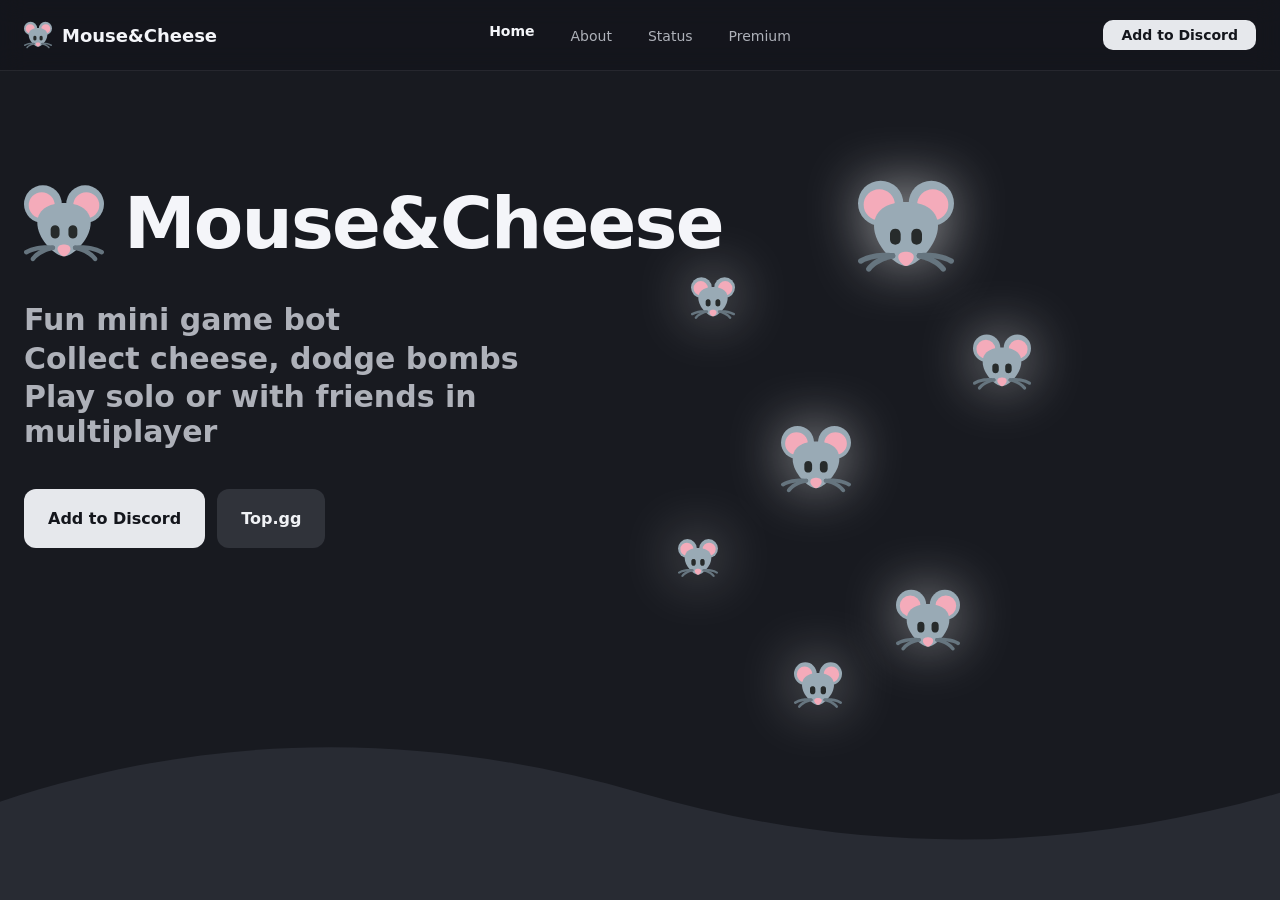
==== index.html @ 88ea3f1d "M&C 3.5V" ====
<!doctype html>
<html lang="en" class="dark">
  <head>
    <meta charset="UTF-8" />
    <meta name="viewport" content="width=device-width, initial-scale=1" />
    <meta name="theme-color" content="#292b31" />
    <meta name="description" content="Mouse&Cheese is a fully customizable, completely free multi-purpose Discord bot." />
    <title>Mouse&amp;Cheese - Discord Game Bot</title>
    <link rel="icon" href="assets/mouse.svg" type="image/svg+xml" />
    <link rel="stylesheet" href="index.css" />
  </head>
  <body>
    <main class="page">
      <header class="site-header">
        <nav class="navbar" aria-label="Main navigation">
          <a class="brand" href="" aria-label="Mouse&Cheese home"><span class="brand-icon" data-mouse-size="28"></span><span>Mouse&amp;Cheese</span></a>
          <ul class="nav-links">
            <li><a class="nav-link is-active" href="index.html">Home</a></li>
            <li><a class="nav-link" href="/about">About</a></li>
            <li><span class="nav-link is-disabled" aria-disabled="true">Status</span></li>
            <li><span class="nav-link is-disabled" aria-disabled="true">Premium</span></li>
          </ul>
          <a class="button button-primary dashboard-button" href="https://discord.com/oauth2/authorize?client_id=1392922499024687226&amp;permissions=141376&amp;integration_type=0&amp;scope=bot&amp;response_type=code&amp;redirect_uri=https%3A%2F%2Fmousecheesebot.github.io%2F">Add to Discord</a>
        </nav>
      </header>
      <div class="home-content">
      <section class="hero" aria-labelledby="hero-title">
        <div class="floaters" aria-hidden="true"></div>
        <div class="hero-content"><div class="hero-copy">
          <div class="hero-title-row"><span class="hero-icon" data-mouse-size="80"></span><h1 id="hero-title">Mouse&amp;Cheese</h1></div>
          <div class="hero-description"><p>Fun mini game bot</p><p>Collect cheese, dodge bombs</p><p>Play solo or with friends in multiplayer</p></div>
          <div class="hero-actions"><a class="button button-primary hero-button" href="https://discord.com/oauth2/authorize?client_id=1392922499024687226&amp;permissions=141376&amp;integration_type=0&amp;scope=bot&amp;response_type=code&amp;redirect_uri=https%3A%2F%2Fmousecheesebot.github.io%2F">Add to Discord</a><a class="button button-secondary hero-button" href="https://top.gg/bot/1392922499024687226" target="_blank" rel="noopener noreferrer">Top.gg</a></div>
        </div></div>
        <div class="bottom-wave" aria-hidden="true"><svg viewBox="0 0 1440 220" preserveAspectRatio="none"><path d="M0,120 C240,40 480,40 720,110 C960,180 1200,180 1440,110 L1440,220 L0,220 Z" /></svg></div>
      </section>
      <section class="feature-showcase" aria-label="Feature overview">
        <article class="feature-row">
          <div class="feature-visual feature-visual-music" aria-hidden="true">
            <div class="mouse-collage mouse-collage-music">
              <img class="mouse-sticker mouse-sticker-large" src="assets/mouse.svg" alt="" />
            </div>
          </div>
          <div class="feature-copy">
            <h2>Discord Game</h2>
            <p>Play solo in single player or with friends in multiplayer. Dodge bombs and other players shots and be the first to collect the cheese</p>
          </div>
        </article>

        <article class="feature-row feature-row-reverse">
          <div class="feature-copy">
            <h2>Global Leaderboard</h2>
            <p>Compete with top cheese and cup leaders to become the top one</p>
          </div>
          <div class="feature-visual feature-visual-levels" aria-hidden="true">
            <div class="level-scene">
              <img class="mouse-sticker mouse-sticker-small mouse-sticker-level mouse-sticker-level-left" src="assets/mouse.svg" alt="" />
              <img class="mouse-sticker mouse-sticker-large mouse-sticker-level mouse-sticker-level-right" src="assets/mouse.svg" alt="" />
            </div>
          </div>
        </article>

        <article class="feature-row">
          <div class="feature-visual feature-visual-multipurpose" aria-hidden="true">
            <div class="multi-scene">
              <img class="mouse-sticker mouse-sticker-large mouse-sticker-center" src="assets/mouse.svg" alt="" />
              <img class="mouse-sticker mouse-sticker-small mouse-sticker-side mouse-sticker-left" src="assets/mouse.svg" alt="" />
              <img class="mouse-sticker mouse-sticker-small mouse-sticker-side mouse-sticker-right" src="assets/mouse.svg" alt="" />
            </div>
          </div>
          <div class="feature-copy">
            <h2>Server Activity</h2>
            <p>Keep your server active with mini-games &amp; battles to increase member activity and user engagement.</p>
          </div>
        </article>
      </section>

      <section class="after-wave" aria-label="More content below the wave">
        <svg class="bottom-end-wave" viewBox="0 0 1440 220" preserveAspectRatio="none" aria-hidden="true">
          <path d="M0,120 C240,40 480,40 720,110 C960,180 1200,180 1440,110 L1440,220 L0,220 Z" fill="oklch(0.22 0.012 270)"></path>
        </svg>
      </section>
      </div>
      <section class="about-content" aria-labelledby="about-title" hidden>
        <div class="about-inner">
          <p class="about-eyebrow">ABOUT MOUSE&amp;CHEESE</p>
          <h1 id="about-title">A game bot for your Discord server</h1>
          <p class="about-lead">Mouse&amp;Cheese brings quick mini-games, competition and server activity together in one place.</p>
          <section class="faq-section" aria-labelledby="faq-title">
            <h2 id="faq-title">Frequently asked questions</h2>
            <div class="faq-list">
              <details class="faq-item">
                <summary>What is Mouse&amp;Cheese?</summary>
                <p>Mouse&amp;Cheese is a Discord game bot with mini-games, battles and friendly competition.</p>
              </details>
              <details class="faq-item">
                <summary>Can I play with my friends?</summary>
                <p>Yes. Invite Mouse&amp;Cheese to your server and play together with your community.</p>
              </details>
              <details class="faq-item">
                <summary>How do I add the bot?</summary>
                <p>Use the Add to Discord button at the top of the page to invite the bot to your server.</p>
              </details>
            </div>
          </section>
        </div>
      </section>
    </main>
    <script src="index.js?v=20260907"></script>
  </body>
</html>
---- index.css ----
:root { color-scheme: dark; --background: oklch(0.22 0.012 270); --wave-background: oklch(0.29 0.014 270); --foreground: oklch(0.97 0.005 270); --primary: oklch(0.93 0.006 270); --primary-foreground: oklch(0.2 0.012 270); --secondary: oklch(0.32 0.014 270); --secondary-foreground: oklch(0.96 0.005 270); --muted-foreground: oklch(0.76 0.012 270); --focus: oklch(0.88 0.01 270); }
* { box-sizing: border-box; } html { height: 100%; overflow: hidden; } body { margin: 0; height: 100%; overflow: hidden; background: var(--background); color: var(--foreground); font-family: ui-sans-serif, system-ui, sans-serif; -webkit-font-smoothing: antialiased; } button { font: inherit; } img, svg { user-select: none; -webkit-user-select: none; -webkit-user-drag: none; }
.page { height: 100vh; overflow-y: auto; overflow-x: hidden; background: var(--background); scrollbar-width: none; -ms-overflow-style: none; } .page::-webkit-scrollbar { display: none; } .site-header { position: relative; z-index: 20; background: rgba(18, 20, 27, 0.62); border-bottom: 1px solid rgba(255, 255, 255, 0.08); backdrop-filter: blur(12px); -webkit-backdrop-filter: blur(12px); } .navbar { position: relative; display: flex; align-items: center; justify-content: space-between; width: 100%; max-width: 1280px; margin: 0 auto; padding: 20px 24px; }
.about-content { min-height: calc(100vh - 81px); background: #181a20; color: var(--foreground); }
.about-inner { width: min(100%, 1080px); margin: 0 auto; padding: 112px 32px 160px; }
.about-eyebrow { margin: 0 0 22px; color: var(--muted-foreground); font-size: 13px; font-weight: 700; letter-spacing: .08em; }
.about-inner h1 { max-width: 760px; font-size: clamp(42px, 7vw, 88px); letter-spacing: -.04em; }
.about-lead { max-width: 620px; margin: 32px 0 0; color: var(--muted-foreground); font-size: clamp(20px, 2.4vw, 30px); line-height: 1.4; }
.about-grid { display: grid; grid-template-columns: repeat(2, minmax(0, 1fr)); gap: 20px; margin-top: 88px; }
.about-card { padding: 28px; border: 1px solid rgba(255,255,255,.1); border-radius: 12px; background: rgba(255,255,255,.035); }
.about-card h2 { margin: 0 0 12px; font-size: 22px; }
.about-card p { margin: 0; color: var(--muted-foreground); line-height: 1.6; }
.faq-section { margin-top: 112px; }
.faq-section > h2 { width: min(100%, 820px); margin: 0 auto 28px; font-size: clamp(30px, 4vw, 52px); letter-spacing: -.03em; text-align: center; }
.faq-list { display: grid; gap: 12px; max-width: 820px; }
.faq-item { border-bottom: 1px solid rgba(255,255,255,.12); }
.faq-item summary { padding: 22px 4px; color: var(--foreground); cursor: pointer; font-size: 20px; font-weight: 600; list-style-position: outside; }
.faq-item p { max-width: 680px; margin: 0; padding: 0 4px 22px; color: var(--muted-foreground); line-height: 1.6; }
.brand { display: flex; align-items: center; gap: 10px; color: var(--foreground); text-decoration: none; } .brand-icon, .hero-icon { display: inline-flex; line-height: 0; } .brand span:last-child { font-size: 18px; font-weight: 600; }
.nav-links { position: absolute; left: 50%; display: flex; align-items: center; gap: 36px; margin: 0; padding: 0; list-style: none; transform: translateX(-50%); } .nav-link { display: inline-block; border: 0; padding: 0; background: transparent; color: var(--muted-foreground); cursor: pointer; user-select: none; -webkit-user-select: none; font-size: 14px; font-weight: 500; text-decoration: none; transition: transform 160ms ease; } .nav-link:hover { color: var(--muted-foreground); text-decoration: none; transform: translateY(-3px); } .nav-link.is-active, .nav-link.is-active:hover { color: var(--foreground); cursor: default; text-decoration: none; transform: translateY(-5px); pointer-events: none; } .nav-link.is-active { font-weight: 600; } .nav-link.is-disabled { color: var(--muted-foreground); cursor: not-allowed; } .nav-link.is-disabled:hover { color: var(--muted-foreground); cursor: not-allowed; transform: none; }
@keyframes unavailable-feedback { 0%, 100% { transform: translateX(0); } 25% { transform: translateX(-5px); } 75% { transform: translateX(5px); } }
.nav-link.is-disabled.is-unavailable-feedback { animation: unavailable-feedback 260ms ease; }
.hero { position: relative; display: flex; min-height: calc(100svh - 80px); flex-direction: column; overflow: hidden; } .floaters { position: absolute; inset: 0; display: none; pointer-events: none; } .floater { position: absolute; animation: pulse 4s ease-in-out infinite; } @keyframes pulse { 50% { opacity: .58; } }
.after-wave { position: relative; height: 210px; background: var(--wave-background); }
.bottom-end-wave { position: absolute; right: 0; bottom: 0; left: 0; display: block; width: 100%; height: 220px; pointer-events: none; }
.hero-content { position: relative; z-index: 10; width: 100%; max-width: 1280px; margin: 0 auto; padding: 80px 24px 160px; } .hero-copy { max-width: 576px; } .hero-title-row { display: flex; align-items: center; gap: 20px; } h1 { margin: 0; color: var(--foreground); font-size: 60px; line-height: 1; letter-spacing: -0.025em; } .hero-description { margin-top: 40px; color: var(--muted-foreground); font-size: 24px; font-weight: 600; line-height: 1.15; } .hero-description p { margin: 0 0 4px; } .hero-actions { display: flex; flex-wrap: wrap; align-items: center; gap: 12px; margin-top: 40px; }
.button { display: inline-flex; align-items: center; justify-content: center; border: 0; cursor: pointer; text-decoration: none; user-select: none; -webkit-user-select: none; transition: background-color 160ms ease, transform 160ms ease; } .button:hover { transform: translateY(-1px); } .button:disabled, .button:disabled:hover { cursor: not-allowed; opacity: .55; transform: none; } .button:focus-visible, .nav-link:focus-visible { outline: 3px solid var(--focus); outline-offset: 3px; } .button-primary { background: var(--primary); color: var(--primary-foreground); } .button-primary:hover { background: oklch(0.98 0.004 270); } .button-secondary { background: var(--secondary); color: var(--secondary-foreground); } .button-secondary:hover { background: oklch(0.38 0.016 270); } .dashboard-button { border-radius: 10px; padding: 7px 18px; font-size: 14px; font-weight: 600; } .hero-button { border-radius: 12px; padding: 20px 24px; font-size: 16px; font-weight: 700; }
.bottom-wave { position: absolute; right: 0; bottom: 0; left: 0; pointer-events: none; } .bottom-wave svg { display: block; width: 100%; height: auto; } .bottom-wave path { fill: oklch(0.29 0.014 270); }
.feature-showcase { position: relative; z-index: 2; margin-top: -24px; padding-top: 18px; padding-bottom: 0; background: var(--wave-background); color: var(--foreground); }
.feature-row { display: grid; grid-template-columns: 1.1fr 0.9fr; align-items: center; gap: 48px; padding: 52px 24px 32px; background: var(--wave-background); border-top: 0; }
.feature-row:last-child { padding-bottom: 64px; }
.feature-row-reverse { grid-template-columns: 0.9fr 1.1fr; }
.feature-copy { max-width: 560px; }
.feature-row-reverse .feature-copy { margin-left: auto; max-width: 540px; }
.feature-copy h2 { margin: 0 0 18px; font-size: clamp(2rem, 3vw, 3rem); letter-spacing: -.04em; line-height: 1; }
.feature-copy p { margin: 0; color: var(--muted-foreground); font-size: clamp(1.05rem, 1.7vw, 1.5rem); line-height: 1.5; }
.feature-visual { display: flex; align-items: center; justify-content: center; min-height: 320px; }
.mouse-collage, .level-scene, .multi-scene { position: relative; width: min(100%, 560px); height: 270px; }
.mouse-sticker { display: block; -webkit-user-drag: none; user-select: none; pointer-events: none; }
.mouse-sticker-large { width: 220px; height: 220px; filter: drop-shadow(0 18px 24px rgba(255, 255, 255, 0.18)); }
.mouse-sticker-small { width: 120px; height: 120px; opacity: 0.95; filter: drop-shadow(0 12px 18px rgba(255, 255, 255, 0.14)); }
.mouse-collage-music .mouse-sticker-large { position: absolute; left: 50%; top: 10%; transform: translateX(-50%); }
.mouse-collage-music .mouse-sticker-small { position: absolute; bottom: 14%; }
.mouse-collage-music .mouse-sticker-left { left: 7%; }
.mouse-collage-music .mouse-sticker-right { right: 7%; }
.multi-scene .mouse-sticker-side { position: absolute; bottom: 14%; }
.multi-scene .mouse-sticker-left { left: 7%; }
.multi-scene .mouse-sticker-right { right: 7%; }
.level-scene { display: flex; align-items: center; justify-content: center; }
.level-scene .mouse-sticker-level { position: absolute; bottom: 0; }
.level-scene .mouse-sticker-level-left { right: 7%; bottom: -10px; }
.level-scene .mouse-sticker-level-right { left: 50%; transform: translateX(-50%); }
.multi-scene { display: flex; align-items: center; justify-content: center; }
.multi-scene .mouse-sticker-center { position: absolute; left: 50%; bottom: 16%; transform: translateX(-50%); }
@media (min-width: 1024px) { .floaters { display: block; } }
@media (max-width: 768px) { .feature-row, .feature-row-reverse { grid-template-columns: 1fr; gap: 24px; padding: 44px 20px; } .feature-copy { max-width: 100%; } .feature-visual { min-height: 260px; } .mouse-collage-music .mouse-sticker-left { left: 7%; } .mouse-collage-music .mouse-sticker-right { right: 7%; } }
@media (min-width: 640px) { h1 { font-size: 72px; } .hero-description { font-size: 30px; } } @media (min-width: 1024px) { .floaters { display: block; } .hero-content { padding-top: 112px; } }
@media (max-width: 767px) { .navbar { flex-wrap: wrap; padding: 18px 20px; } .nav-links { position: static; display: flex; order: 3; width: 100%; justify-content: center; gap: 22px; margin-top: 14px; transform: none; } .dashboard-button { padding: 9px 13px; font-size: 13px; } .hero-content { padding-right: 20px; padding-left: 20px; } .hero-title-row { gap: 14px; } .hero-icon svg { width: 64px; height: 64px; } .hero-description { margin-top: 32px; } .hero-actions { margin-top: 32px; } .hero-button { padding: 17px 19px; font-size: 14px; } }
@media (max-width: 480px) { .page { height: 100svh; } .navbar { padding: 14px 12px; } .brand { gap: 8px; } .brand span:last-child { font-size: 15px; } .brand-icon svg { width: 24px; height: 24px; } .dashboard-button { padding: 8px 10px; font-size: 11px; } .hero-content { padding: 36px 16px 94px; } .hero-copy { max-width: 100%; } .hero-title-row { gap: 10px; } .hero-icon svg { width: 48px; height: 48px; } h1 { font-size: 34px; line-height: 1.1; } .hero-description { margin-top: 22px; font-size: 18px; line-height: 1.3; } .hero-description p { margin-bottom: 6px; } .hero-actions { display: flex; flex-direction: column; align-items: stretch; gap: 10px; margin-top: 24px; } .hero-button { width: 100%; padding: 15px 16px; font-size: 14px; } }
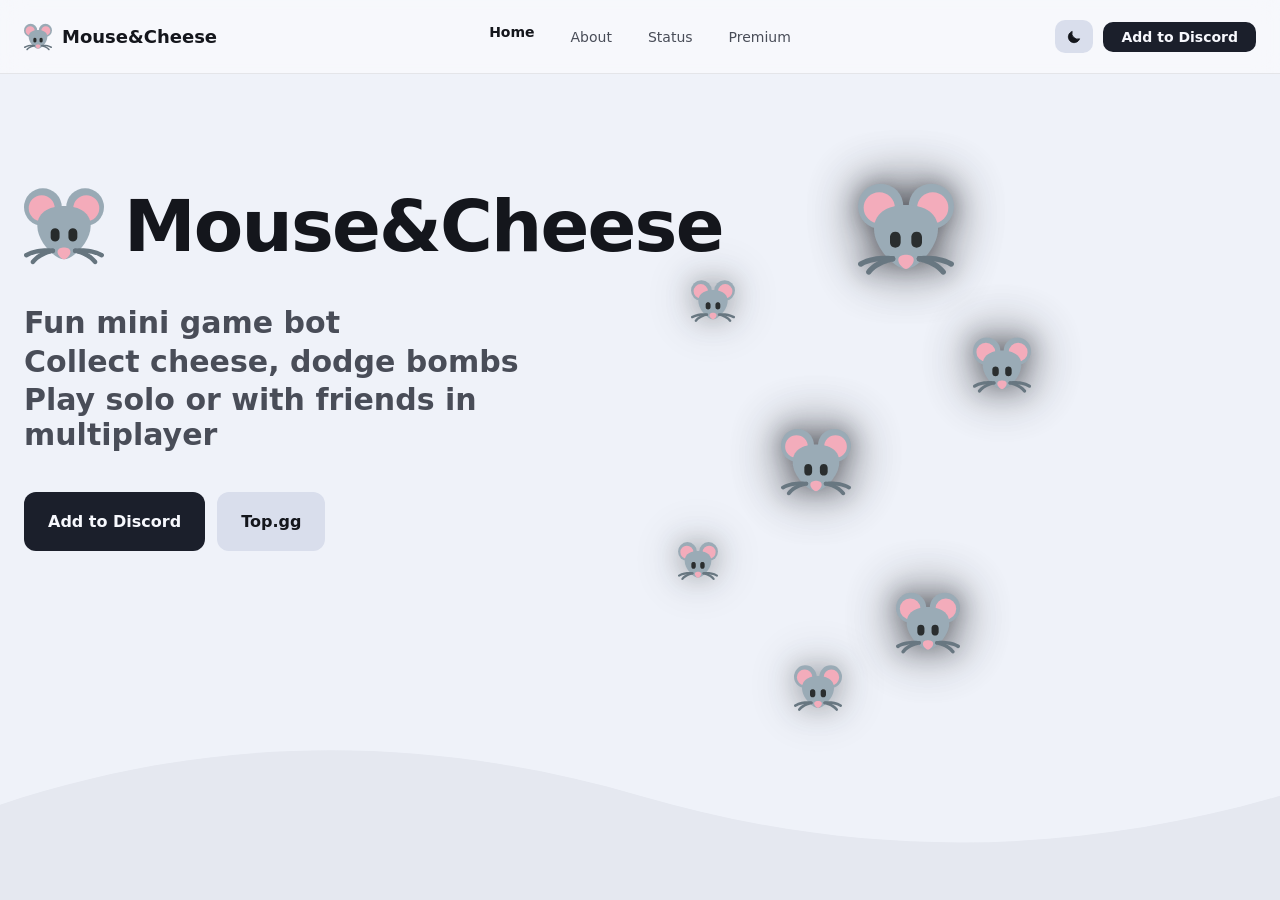
==== commit a2e62da3: "M&C 4.1V" ====
--- a/index.html
+++ b/index.html
@@ -7,7 +7,7 @@
     <meta name="description" content="Mouse&Cheese is a fully customizable, completely free multi-purpose Discord bot." />
     <title>Mouse&amp;Cheese - Discord Game Bot</title>
     <link rel="icon" href="assets/mouse.svg" type="image/svg+xml" />
-    <link rel="stylesheet" href="index.css" />
+    <link rel="stylesheet" href="index.css?v=20260908" />
   </head>
   <body>
     <main class="page">
@@ -16,11 +16,16 @@
           <a class="brand" href="" aria-label="Mouse&Cheese home"><span class="brand-icon" data-mouse-size="28"></span><span>Mouse&amp;Cheese</span></a>
           <ul class="nav-links">
             <li><a class="nav-link is-active" href="index.html">Home</a></li>
-            <li><a class="nav-link" href="/about">About</a></li>
+            <li><a class="nav-link" href="about">About</a></li>
             <li><span class="nav-link is-disabled" aria-disabled="true">Status</span></li>
             <li><span class="nav-link is-disabled" aria-disabled="true">Premium</span></li>
           </ul>
-          <a class="button button-primary dashboard-button" href="https://discord.com/oauth2/authorize?client_id=1392922499024687226&amp;permissions=141376&amp;integration_type=0&amp;scope=bot&amp;response_type=code&amp;redirect_uri=https%3A%2F%2Fmousecheesebot.github.io%2F">Add to Discord</a>
+          <div class="nav-actions">
+            <button class="button button-secondary utility-button" type="button" data-theme-toggle aria-label="Switch to light theme" aria-pressed="false">
+              <svg class="utility-button-icon" viewBox="0 0 24 24" aria-hidden="true"></svg>
+            </button>
+            <a class="button button-primary dashboard-button" href="https://discord.com/oauth2/authorize?client_id=1392922499024687226&amp;permissions=141376&amp;integration_type=0&amp;scope=bot&amp;response_type=code&amp;redirect_uri=https%3A%2F%2Fmousecheesebot.github.io%2F">Add to Discord</a>
+          </div>
         </nav>
       </header>
       <div class="home-content">
@@ -105,6 +110,6 @@
         </div>
       </section>
     </main>
-    <script src="index.js?v=20260907"></script>
+    <script src="index.js?v=20260908"></script>
   </body>
 </html>
--- a/index.css
+++ b/index.css
@@ -1,7 +1,39 @@
-:root { color-scheme: dark; --background: oklch(0.22 0.012 270); --wave-background: oklch(0.29 0.014 270); --foreground: oklch(0.97 0.005 270); --primary: oklch(0.93 0.006 270); --primary-foreground: oklch(0.2 0.012 270); --secondary: oklch(0.32 0.014 270); --secondary-foreground: oklch(0.96 0.005 270); --muted-foreground: oklch(0.76 0.012 270); --focus: oklch(0.88 0.01 270); }
+:root { color-scheme: dark; --background: oklch(0.22 0.012 270); --wave-background: oklch(0.29 0.014 270); --foreground: oklch(0.97 0.005 270); --primary: oklch(0.93 0.006 270); --primary-foreground: oklch(0.2 0.012 270); --secondary: oklch(0.32 0.014 270); --secondary-foreground: oklch(0.96 0.005 270); --muted-foreground: oklch(0.76 0.012 270); --focus: oklch(0.88 0.01 270); --header-background: rgba(18, 20, 27, 0.62); --header-border: rgba(255, 255, 255, 0.08); --scrollbar-thumb: rgba(255, 255, 255, 0.24); --scrollbar-thumb-hover: rgba(255, 255, 255, 0.38); --about-background: #181a20; --mouse-glow-strong: rgba(255, 255, 255, 0.2); --mouse-glow-soft: rgba(255, 255, 255, 0.12); }
+html.theme-light { color-scheme: light; --background: oklch(0.96 0.01 270); --wave-background: oklch(0.93 0.012 270); --foreground: oklch(0.2 0.012 270); --primary: oklch(0.24 0.025 270); --primary-foreground: oklch(0.98 0.006 270); --secondary: oklch(0.9 0.02 270); --secondary-foreground: oklch(0.2 0.012 270); --muted-foreground: oklch(0.42 0.02 270); --focus: oklch(0.52 0.03 270); --header-background: rgba(250, 250, 252, 0.72); --header-border: rgba(17, 17, 17, 0.08); --scrollbar-thumb: rgba(40, 44, 56, 0.26); --scrollbar-thumb-hover: rgba(40, 44, 56, 0.4); --about-background: #f2f4f8; --mouse-glow-strong: rgba(18, 20, 26, 0.5); --mouse-glow-soft: rgba(18, 20, 26, 0.28); }
 * { box-sizing: border-box; } html { height: 100%; overflow: hidden; } body { margin: 0; height: 100%; overflow: hidden; background: var(--background); color: var(--foreground); font-family: ui-sans-serif, system-ui, sans-serif; -webkit-font-smoothing: antialiased; } button { font: inherit; } img, svg { user-select: none; -webkit-user-select: none; -webkit-user-drag: none; }
-.page { height: 100vh; overflow-y: auto; overflow-x: hidden; background: var(--background); scrollbar-width: none; -ms-overflow-style: none; } .page::-webkit-scrollbar { display: none; } .site-header { position: relative; z-index: 20; background: rgba(18, 20, 27, 0.62); border-bottom: 1px solid rgba(255, 255, 255, 0.08); backdrop-filter: blur(12px); -webkit-backdrop-filter: blur(12px); } .navbar { position: relative; display: flex; align-items: center; justify-content: space-between; width: 100%; max-width: 1280px; margin: 0 auto; padding: 20px 24px; }
-.about-content { min-height: calc(100vh - 81px); background: #181a20; color: var(--foreground); }
+.page { height: 100vh; overflow-y: auto; overflow-x: hidden; background: var(--background); scrollbar-width: thin; scrollbar-color: var(--scrollbar-thumb) transparent; -ms-overflow-style: auto; } .page::-webkit-scrollbar { width: 10px; height: 10px; } .page::-webkit-scrollbar-track { background: transparent; } .page::-webkit-scrollbar-thumb { border: 2px solid transparent; border-radius: 999px; background: var(--scrollbar-thumb); background-clip: padding-box; transition: background-color 160ms ease; } .page:hover::-webkit-scrollbar-thumb { background-color: var(--scrollbar-thumb-hover); } .site-header { position: relative; z-index: 20; background: var(--header-background); border-bottom: 1px solid var(--header-border); backdrop-filter: blur(12px); -webkit-backdrop-filter: blur(12px); } .navbar { position: relative; display: flex; align-items: center; justify-content: space-between; width: 100%; max-width: 1280px; margin: 0 auto; padding: 20px 24px; }
+.nav-actions { display: flex; align-items: center; gap: 10px; margin-left: auto; }
+.utility-button { display: inline-flex; align-items: center; justify-content: center; width: 38px; height: 33px; padding: 0; border-radius: 10px; background: var(--secondary); color: var(--secondary-foreground); }
+.utility-button:hover { background: oklch(0.38 0.016 270); }
+html.theme-light .utility-button:hover { background: oklch(0.8 0.02 270); }
+html.theme-light .button-primary:hover { background: oklch(0.2 0.02 270); }
+html.theme-light .button-secondary:hover { background: oklch(0.83 0.014 270); }
+.utility-button svg { width: 16px; height: 16px; display: block; }
+.utility-button svg g,
+.utility-button svg line,
+.utility-button svg circle { stroke: currentColor; fill: none; }
+.utility-button svg path { fill: currentColor; stroke: currentColor; }
+.utility-button svg .sun-core { fill: currentColor; stroke: none; }
+.about-content { min-height: calc(100vh - 81px); background: var(--about-background); color: var(--foreground); }
+html.theme-light .bottom-wave path { fill: var(--wave-background); }
+html.theme-light .feature-showcase, html.theme-light .feature-row, html.theme-light .after-wave { background: var(--wave-background); }
+html.theme-light .button-secondary { background: var(--secondary); color: var(--secondary-foreground); }
+html.theme-light .nav-link { color: var(--muted-foreground); }
+html.theme-light .mouse-sticker-large,
+html.theme-light .mouse-sticker-small,
+html.theme-light .floater,
+html.theme-light .mouse-collage-music .mouse-sticker-large,
+html.theme-light .mouse-collage-music .mouse-sticker-small,
+html.theme-light .level-scene .mouse-sticker-level,
+html.theme-light .multi-scene .mouse-sticker-center,
+html.theme-light .multi-scene .mouse-sticker-side { filter: drop-shadow(0 0 22px var(--mouse-glow-strong)) drop-shadow(0 0 12px var(--mouse-glow-soft)); opacity: 0.98; }
+html.theme-light .nav-link.is-active, html.theme-light .nav-link.is-active:hover { color: var(--foreground); }
+html.theme-light .faq-item { border-bottom-color: rgba(16, 18, 22, 0.12); }
+html.theme-light .faq-item summary, html.theme-light .faq-item p { color: var(--foreground); }
+html.theme-light .faq-item p { color: var(--muted-foreground); }
+html.theme-light .about-card { background: rgba(0,0,0,.02); border-color: rgba(17,17,17,.08); }
+html.theme-light .page { scrollbar-color: var(--scrollbar-thumb) transparent; }
+html.theme-light .page:hover::-webkit-scrollbar-thumb { background-color: var(--scrollbar-thumb-hover); }
 .about-inner { width: min(100%, 1080px); margin: 0 auto; padding: 112px 32px 160px; }
 .about-eyebrow { margin: 0 0 22px; color: var(--muted-foreground); font-size: 13px; font-weight: 700; letter-spacing: .08em; }
 .about-inner h1 { max-width: 760px; font-size: clamp(42px, 7vw, 88px); letter-spacing: -.04em; }
@@ -37,8 +69,8 @@
 .feature-visual { display: flex; align-items: center; justify-content: center; min-height: 320px; }
 .mouse-collage, .level-scene, .multi-scene { position: relative; width: min(100%, 560px); height: 270px; }
 .mouse-sticker { display: block; -webkit-user-drag: none; user-select: none; pointer-events: none; }
-.mouse-sticker-large { width: 220px; height: 220px; filter: drop-shadow(0 18px 24px rgba(255, 255, 255, 0.18)); }
-.mouse-sticker-small { width: 120px; height: 120px; opacity: 0.95; filter: drop-shadow(0 12px 18px rgba(255, 255, 255, 0.14)); }
+.mouse-sticker-large { width: 220px; height: 220px; filter: drop-shadow(0 18px 24px var(--mouse-glow-strong)); }
+.mouse-sticker-small { width: 120px; height: 120px; opacity: 0.95; filter: drop-shadow(0 12px 18px var(--mouse-glow-soft)); }
 .mouse-collage-music .mouse-sticker-large { position: absolute; left: 50%; top: 10%; transform: translateX(-50%); }
 .mouse-collage-music .mouse-sticker-small { position: absolute; bottom: 14%; }
 .mouse-collage-music .mouse-sticker-left { left: 7%; }
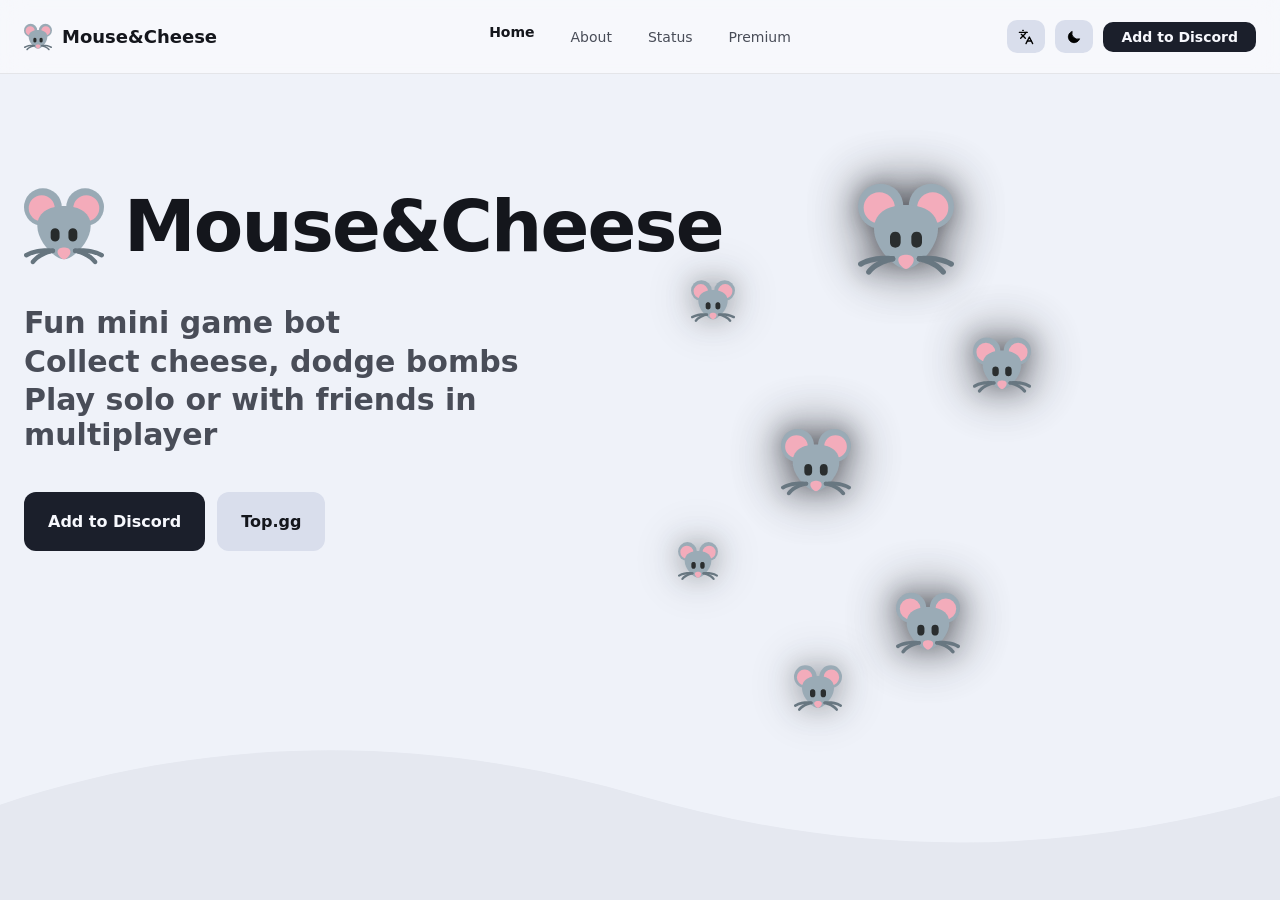
==== commit 786654d9: "M&C 4.3V" ====
--- a/index.html
+++ b/index.html
@@ -7,24 +7,36 @@
     <meta name="description" content="Mouse&Cheese is a fully customizable, completely free multi-purpose Discord bot." />
     <title>Mouse&amp;Cheese - Discord Game Bot</title>
     <link rel="icon" href="assets/mouse.svg" type="image/svg+xml" />
-    <link rel="stylesheet" href="index.css?v=20260908" />
+    <link rel="stylesheet" href="index.css?v=20261009" />
   </head>
   <body>
     <main class="page">
       <header class="site-header">
-        <nav class="navbar" aria-label="Main navigation">
-          <a class="brand" href="" aria-label="Mouse&Cheese home"><span class="brand-icon" data-mouse-size="28"></span><span>Mouse&amp;Cheese</span></a>
+        <nav class="navbar" aria-label="Main navigation" data-i18n-aria="mainNav">
+          <a class="brand" href="" aria-label="Mouse&Cheese home" data-i18n-aria="brandHome"><span class="brand-icon" data-mouse-size="28"></span><span>Mouse&amp;Cheese</span></a>
           <ul class="nav-links">
-            <li><a class="nav-link is-active" href="index.html">Home</a></li>
-            <li><a class="nav-link" href="about">About</a></li>
-            <li><span class="nav-link is-disabled" aria-disabled="true">Status</span></li>
-            <li><span class="nav-link is-disabled" aria-disabled="true">Premium</span></li>
+            <li><a class="nav-link is-active" href="index.html" data-page="Home" data-i18n="home">Home</a></li>
+            <li><a class="nav-link" href="about" data-page="About" data-i18n="about">About</a></li>
+            <li><span class="nav-link is-disabled" aria-disabled="true" data-i18n="status">Status</span></li>
+            <li><span class="nav-link is-disabled" aria-disabled="true" data-i18n="premium">Premium</span></li>
           </ul>
           <div class="nav-actions">
+            <div class="language-control">
+              <button class="button button-secondary utility-button" type="button" data-language-toggle aria-label="Change language" aria-expanded="false" aria-controls="language-menu" data-i18n-aria="changeLanguage">
+                <img class="utility-button-icon" src="assets/translate.svg" alt="" aria-hidden="true" />
+              </button>
+              <div class="language-menu" id="language-menu" role="group" aria-label="Choose language" data-i18n-aria="languageMenu" hidden>
+                <button type="button" data-language="en" lang="en">English</button>
+                <button type="button" data-language="ru" lang="ru">Русский</button>
+                <button type="button" data-language="uk" lang="uk">Українська</button>
+                <button type="button" data-language="be" lang="be">Беларуская</button>
+                <button type="button" data-language="pl" lang="pl">Polski</button>
+              </div>
+            </div>
             <button class="button button-secondary utility-button" type="button" data-theme-toggle aria-label="Switch to light theme" aria-pressed="false">
               <svg class="utility-button-icon" viewBox="0 0 24 24" aria-hidden="true"></svg>
             </button>
-            <a class="button button-primary dashboard-button" href="https://discord.com/oauth2/authorize?client_id=1392922499024687226&amp;permissions=141376&amp;integration_type=0&amp;scope=bot&amp;response_type=code&amp;redirect_uri=https%3A%2F%2Fmousecheesebot.github.io%2F">Add to Discord</a>
+            <a class="button button-primary dashboard-button" href="https://discord.com/oauth2/authorize?client_id=1392922499024687226&amp;permissions=141376&amp;integration_type=0&amp;scope=bot&amp;response_type=code&amp;redirect_uri=https%3A%2F%2Fmousecheesebot.github.io%2F" data-i18n="addToDiscord">Add to Discord</a>
           </div>
         </nav>
       </header>
@@ -33,12 +45,12 @@
         <div class="floaters" aria-hidden="true"></div>
         <div class="hero-content"><div class="hero-copy">
           <div class="hero-title-row"><span class="hero-icon" data-mouse-size="80"></span><h1 id="hero-title">Mouse&amp;Cheese</h1></div>
-          <div class="hero-description"><p>Fun mini game bot</p><p>Collect cheese, dodge bombs</p><p>Play solo or with friends in multiplayer</p></div>
-          <div class="hero-actions"><a class="button button-primary hero-button" href="https://discord.com/oauth2/authorize?client_id=1392922499024687226&amp;permissions=141376&amp;integration_type=0&amp;scope=bot&amp;response_type=code&amp;redirect_uri=https%3A%2F%2Fmousecheesebot.github.io%2F">Add to Discord</a><a class="button button-secondary hero-button" href="https://top.gg/bot/1392922499024687226" target="_blank" rel="noopener noreferrer">Top.gg</a></div>
+          <div class="hero-description"><p data-i18n="heroLine1">Fun mini game bot</p><p data-i18n="heroLine2">Collect cheese, dodge bombs</p><p data-i18n="heroLine3">Play solo or with friends in multiplayer</p></div>
+          <div class="hero-actions"><a class="button button-primary hero-button" href="https://discord.com/oauth2/authorize?client_id=1392922499024687226&amp;permissions=141376&amp;integration_type=0&amp;scope=bot&amp;response_type=code&amp;redirect_uri=https%3A%2F%2Fmousecheesebot.github.io%2F" data-i18n="addToDiscord">Add to Discord</a><a class="button button-secondary hero-button" href="https://top.gg/bot/1392922499024687226" target="_blank" rel="noopener noreferrer">Top.gg</a></div>
         </div></div>
         <div class="bottom-wave" aria-hidden="true"><svg viewBox="0 0 1440 220" preserveAspectRatio="none"><path d="M0,120 C240,40 480,40 720,110 C960,180 1200,180 1440,110 L1440,220 L0,220 Z" /></svg></div>
       </section>
-      <section class="feature-showcase" aria-label="Feature overview">
+      <section class="feature-showcase" aria-label="Feature overview" data-i18n-aria="featureOverview">
         <article class="feature-row">
           <div class="feature-visual feature-visual-music" aria-hidden="true">
             <div class="mouse-collage mouse-collage-music">
@@ -46,15 +58,15 @@
             </div>
           </div>
           <div class="feature-copy">
-            <h2>Discord Game</h2>
-            <p>Play solo in single player or with friends in multiplayer. Dodge bombs and other players shots and be the first to collect the cheese</p>
+            <h2 data-i18n="discordGame">Discord Game</h2>
+            <p data-i18n="discordGameDescription">Play solo in single player or with friends in multiplayer. Dodge bombs and other players shots and be the first to collect the cheese</p>
           </div>
         </article>
 
         <article class="feature-row feature-row-reverse">
           <div class="feature-copy">
-            <h2>Global Leaderboard</h2>
-            <p>Compete with top cheese and cup leaders to become the top one</p>
+            <h2 data-i18n="leaderboard">Global Leaderboard</h2>
+            <p data-i18n="leaderboardDescription">Compete with top cheese and cup leaders to become the top one</p>
           </div>
           <div class="feature-visual feature-visual-levels" aria-hidden="true">
             <div class="level-scene">
@@ -73,13 +85,13 @@
             </div>
           </div>
           <div class="feature-copy">
-            <h2>Server Activity</h2>
-            <p>Keep your server active with mini-games &amp; battles to increase member activity and user engagement.</p>
+            <h2 data-i18n="serverActivity">Server Activity</h2>
+            <p data-i18n="serverActivityDescription">Keep your server active with mini-games &amp; battles to increase member activity and user engagement.</p>
           </div>
         </article>
       </section>
 
-      <section class="after-wave" aria-label="More content below the wave">
+      <section class="after-wave" aria-label="More content below the wave" data-i18n-aria="moreContent">
         <svg class="bottom-end-wave" viewBox="0 0 1440 220" preserveAspectRatio="none" aria-hidden="true">
           <path d="M0,120 C240,40 480,40 720,110 C960,180 1200,180 1440,110 L1440,220 L0,220 Z" fill="oklch(0.22 0.012 270)"></path>
         </svg>
@@ -87,29 +99,29 @@
       </div>
       <section class="about-content" aria-labelledby="about-title" hidden>
         <div class="about-inner">
-          <p class="about-eyebrow">ABOUT MOUSE&amp;CHEESE</p>
-          <h1 id="about-title">A game bot for your Discord server</h1>
-          <p class="about-lead">Mouse&amp;Cheese brings quick mini-games, competition and server activity together in one place.</p>
+          <p class="about-eyebrow" data-i18n="aboutEyebrow">ABOUT MOUSE&amp;CHEESE</p>
+          <h1 id="about-title" data-i18n="aboutTitle">A game bot for your Discord server</h1>
+          <p class="about-lead" data-i18n="aboutLead">Mouse&amp;Cheese brings quick mini-games, competition and server activity together in one place.</p>
           <section class="faq-section" aria-labelledby="faq-title">
-            <h2 id="faq-title">Frequently asked questions</h2>
+            <h2 id="faq-title" data-i18n="faqTitle">Frequently asked questions</h2>
             <div class="faq-list">
               <details class="faq-item">
-                <summary>What is Mouse&amp;Cheese?</summary>
-                <p>Mouse&amp;Cheese is a Discord game bot with mini-games, battles and friendly competition.</p>
+                <summary data-i18n="faqQuestion1">What is Mouse&amp;Cheese?</summary>
+                <p data-i18n="faqAnswer1">Mouse&amp;Cheese is a Discord game bot with mini-games, battles and friendly competition.</p>
               </details>
               <details class="faq-item">
-                <summary>Can I play with my friends?</summary>
-                <p>Yes. Invite Mouse&amp;Cheese to your server and play together with your community.</p>
+                <summary data-i18n="faqQuestion2">Can I play with my friends?</summary>
+                <p data-i18n="faqAnswer2">Yes. Invite Mouse&amp;Cheese to your server and play together with your community.</p>
               </details>
               <details class="faq-item">
-                <summary>How do I add the bot?</summary>
-                <p>Use the Add to Discord button at the top of the page to invite the bot to your server.</p>
+                <summary data-i18n="faqQuestion3">How do I add the bot?</summary>
+                <p data-i18n="faqAnswer3">Use the Add to Discord button at the top of the page to invite the bot to your server.</p>
               </details>
             </div>
           </section>
         </div>
       </section>
     </main>
-    <script src="index.js?v=20260908"></script>
+    <script src="index.js?v=20261009"></script>
   </body>
 </html>
--- a/index.css
+++ b/index.css
@@ -3,12 +3,23 @@
 * { box-sizing: border-box; } html { height: 100%; overflow: hidden; } body { margin: 0; height: 100%; overflow: hidden; background: var(--background); color: var(--foreground); font-family: ui-sans-serif, system-ui, sans-serif; -webkit-font-smoothing: antialiased; } button { font: inherit; } img, svg { user-select: none; -webkit-user-select: none; -webkit-user-drag: none; }
 .page { height: 100vh; overflow-y: auto; overflow-x: hidden; background: var(--background); scrollbar-width: thin; scrollbar-color: var(--scrollbar-thumb) transparent; -ms-overflow-style: auto; } .page::-webkit-scrollbar { width: 10px; height: 10px; } .page::-webkit-scrollbar-track { background: transparent; } .page::-webkit-scrollbar-thumb { border: 2px solid transparent; border-radius: 999px; background: var(--scrollbar-thumb); background-clip: padding-box; transition: background-color 160ms ease; } .page:hover::-webkit-scrollbar-thumb { background-color: var(--scrollbar-thumb-hover); } .site-header { position: relative; z-index: 20; background: var(--header-background); border-bottom: 1px solid var(--header-border); backdrop-filter: blur(12px); -webkit-backdrop-filter: blur(12px); } .navbar { position: relative; display: flex; align-items: center; justify-content: space-between; width: 100%; max-width: 1280px; margin: 0 auto; padding: 20px 24px; }
 .nav-actions { display: flex; align-items: center; gap: 10px; margin-left: auto; }
+.language-control { position: relative; }
+.language-menu { position: absolute; top: calc(100% + 8px); right: 0; z-index: 30; display: grid; min-width: 132px; overflow: hidden; border: 1px solid var(--header-border); border-radius: 10px; background: var(--background); box-shadow: 0 8px 24px rgba(0, 0, 0, .2); }
+.language-menu[hidden] { display: none; }
+.language-menu button { display: flex; align-items: center; justify-content: space-between; border: 0; padding: 10px 14px; background: transparent; color: var(--foreground); cursor: pointer; text-align: left; }
+.language-menu button[aria-pressed="true"] { background: var(--secondary); font-weight: 600; }
+.language-menu button[aria-pressed="true"]::after { content: "✓"; }
+.language-menu button:disabled { cursor: default; }
+.language-menu button:hover, .language-menu button:focus-visible { background: var(--secondary); }
+.language-menu button:focus-visible { outline: 2px solid var(--focus); outline-offset: -2px; }
 .utility-button { display: inline-flex; align-items: center; justify-content: center; width: 38px; height: 33px; padding: 0; border-radius: 10px; background: var(--secondary); color: var(--secondary-foreground); }
 .utility-button:hover { background: oklch(0.38 0.016 270); }
 html.theme-light .utility-button:hover { background: oklch(0.8 0.02 270); }
 html.theme-light .button-primary:hover { background: oklch(0.2 0.02 270); }
 html.theme-light .button-secondary:hover { background: oklch(0.83 0.014 270); }
-.utility-button svg { width: 16px; height: 16px; display: block; }
+.utility-button svg, .utility-button img { width: 16px; height: 16px; display: block; }
+.utility-button img { object-fit: contain; }
+.dark .utility-button img { filter: invert(1); }
 .utility-button svg g,
 .utility-button svg line,
 .utility-button svg circle { stroke: currentColor; fill: none; }
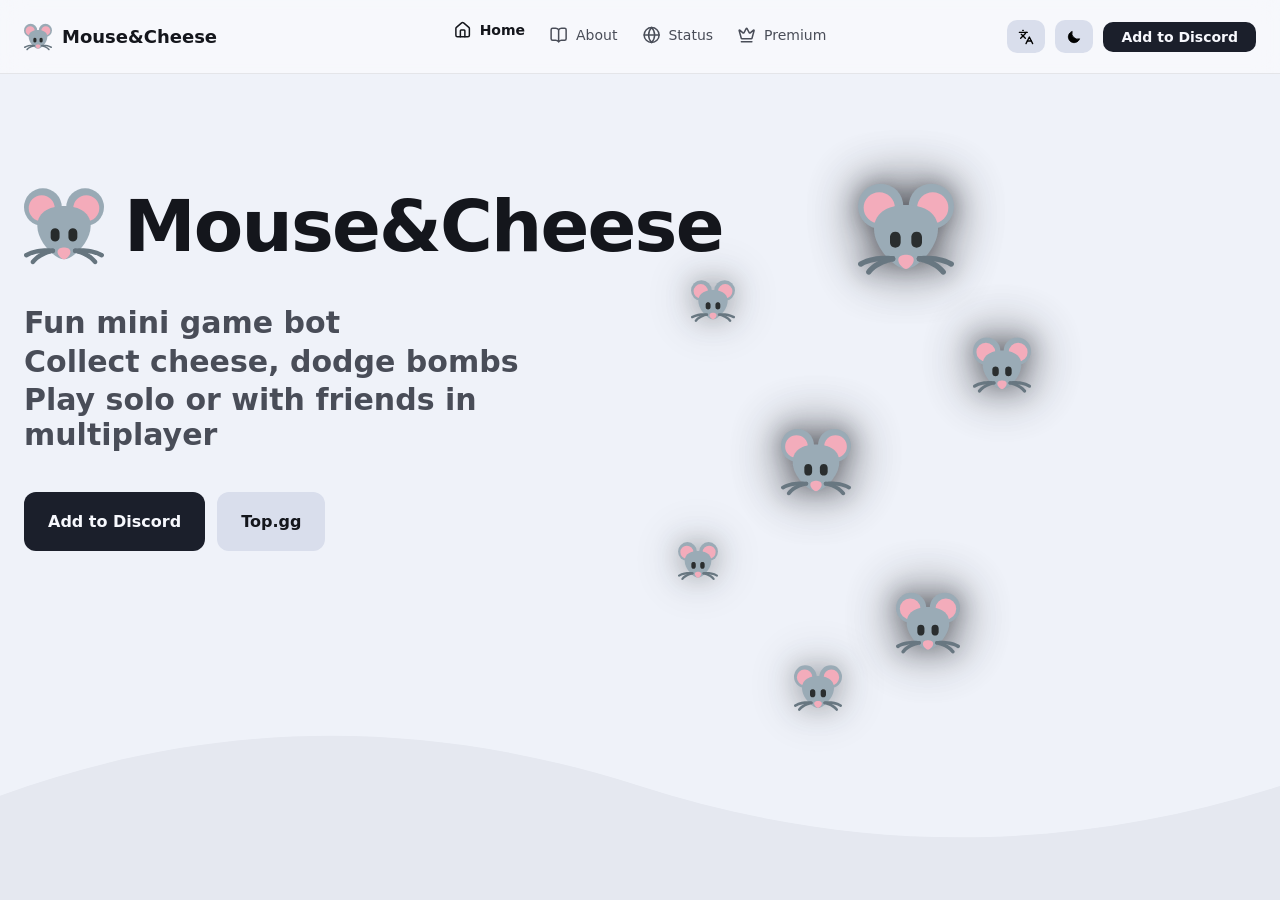
==== commit 623f3a29: "M&C 5.1V" ====
--- a/index.html
+++ b/index.html
@@ -7,7 +7,7 @@
     <meta name="description" content="Mouse&Cheese is a fully customizable, completely free multi-purpose Discord bot." />
     <title>Mouse&amp;Cheese - Discord Game Bot</title>
     <link rel="icon" href="assets/mouse.svg" type="image/svg+xml" />
-    <link rel="stylesheet" href="index.css?v=20261009" />
+    <link rel="stylesheet" href="style.css?v=20261020" />
   </head>
   <body>
     <main class="page">
@@ -15,10 +15,10 @@
         <nav class="navbar" aria-label="Main navigation" data-i18n-aria="mainNav">
           <a class="brand" href="" aria-label="Mouse&Cheese home" data-i18n-aria="brandHome"><span class="brand-icon" data-mouse-size="28"></span><span>Mouse&amp;Cheese</span></a>
           <ul class="nav-links">
-            <li><a class="nav-link is-active" href="index.html" data-page="Home" data-i18n="home">Home</a></li>
-            <li><a class="nav-link" href="about" data-page="About" data-i18n="about">About</a></li>
-            <li><span class="nav-link is-disabled" aria-disabled="true" data-i18n="status">Status</span></li>
-            <li><span class="nav-link is-disabled" aria-disabled="true" data-i18n="premium">Premium</span></li>
+            <li><a class="nav-link is-active" href="index.html" data-page="Home"><span class="nav-icon nav-icon-home" aria-hidden="true"></span><span data-i18n="home">Home</span></a></li>
+            <li><a class="nav-link" href="about" data-page="About"><span class="nav-icon nav-icon-about" aria-hidden="true"></span><span data-i18n="about">About</span></a></li>
+            <li><span class="nav-link is-disabled" aria-disabled="true"><span class="nav-icon nav-icon-status" aria-hidden="true"></span><span data-i18n="status">Status</span></span></li>
+            <li><span class="nav-link is-disabled" aria-disabled="true"><span class="nav-icon nav-icon-premium" aria-hidden="true"></span><span data-i18n="premium">Premium</span></span></li>
           </ul>
           <div class="nav-actions">
             <div class="language-control">
@@ -34,9 +34,9 @@
               </div>
             </div>
             <button class="button button-secondary utility-button" type="button" data-theme-toggle aria-label="Switch to light theme" aria-pressed="false">
-              <svg class="utility-button-icon" viewBox="0 0 24 24" aria-hidden="true"></svg>
+              <img class="utility-button-icon" src="assets/sun.svg" alt="" aria-hidden="true" />
             </button>
-            <a class="button button-primary dashboard-button" href="https://discord.com/oauth2/authorize?client_id=1392922499024687226&amp;permissions=141376&amp;integration_type=0&amp;scope=bot&amp;response_type=code&amp;redirect_uri=https%3A%2F%2Fmousecheesebot.github.io%2F" data-i18n="addToDiscord">Add to Discord</a>
+            <a class="button button-primary dashboard-button" href="https://mousecheesebot.github.io/invite" target="_self" data-invite-button data-i18n="addToDiscord">Add to Discord</a>
           </div>
         </nav>
       </header>
@@ -46,9 +46,9 @@
         <div class="hero-content"><div class="hero-copy">
           <div class="hero-title-row"><span class="hero-icon" data-mouse-size="80"></span><h1 id="hero-title">Mouse&amp;Cheese</h1></div>
           <div class="hero-description"><p data-i18n="heroLine1">Fun mini game bot</p><p data-i18n="heroLine2">Collect cheese, dodge bombs</p><p data-i18n="heroLine3">Play solo or with friends in multiplayer</p></div>
-          <div class="hero-actions"><a class="button button-primary hero-button" href="https://discord.com/oauth2/authorize?client_id=1392922499024687226&amp;permissions=141376&amp;integration_type=0&amp;scope=bot&amp;response_type=code&amp;redirect_uri=https%3A%2F%2Fmousecheesebot.github.io%2F" data-i18n="addToDiscord">Add to Discord</a><a class="button button-secondary hero-button" href="https://top.gg/bot/1392922499024687226" target="_blank" rel="noopener noreferrer">Top.gg</a></div>
+          <div class="hero-actions"><a class="button button-primary hero-button" href="https://mousecheesebot.github.io/invite" target="_self" data-invite-button data-i18n="addToDiscord">Add to Discord</a><a class="button button-secondary hero-button" href="https://top.gg/bot/1392922499024687226" target="_blank" rel="noopener noreferrer">Top.gg</a></div>
         </div></div>
-        <div class="bottom-wave" aria-hidden="true"><svg viewBox="0 0 1440 220" preserveAspectRatio="none"><path d="M0,120 C240,40 480,40 720,110 C960,180 1200,180 1440,110 L1440,220 L0,220 Z" /></svg></div>
+        <div class="bottom-wave" aria-hidden="true"><svg viewBox="0 0 1440 220" preserveAspectRatio="none"><path class="wave-desktop" d="M0,120 C240,40 480,40 720,110 C960,180 1200,180 1440,110 L1440,220 L0,220 Z" /><path class="wave-mobile" d="M0,110 C190,68 350,68 550,100 C820,150 1110,140 1440,92 L1440,220 L0,220 Z" /></svg></div>
       </section>
       <section class="feature-showcase" aria-label="Feature overview" data-i18n-aria="featureOverview">
         <article class="feature-row">
@@ -93,8 +93,30 @@
 
       <section class="after-wave" aria-label="More content below the wave" data-i18n-aria="moreContent">
         <svg class="bottom-end-wave" viewBox="0 0 1440 220" preserveAspectRatio="none" aria-hidden="true">
-          <path d="M0,120 C240,40 480,40 720,110 C960,180 1200,180 1440,110 L1440,220 L0,220 Z" fill="oklch(0.22 0.012 270)"></path>
+          <path class="wave-desktop" d="M0,120 C240,40 480,40 720,110 C960,180 1200,180 1440,110 L1440,220 L0,220 Z" fill="oklch(0.22 0.012 270)"></path>
+          <path class="wave-mobile" d="M0,72 C250,24 440,26 680,66 C930,104 1180,94 1440,64 L1440,220 L0,220 Z" fill="oklch(0.22 0.012 270)"></path>
         </svg>
+        <footer class="site-footer">
+          <div class="footer-brand">
+            <span class="footer-rat" aria-hidden="true"><img src="assets/mouse.svg" alt="" /></span>
+            <span class="footer-brand-name">Mouse&amp;Cheese</span>
+          </div>
+          <p class="footer-description" data-i18n="footerDescription">A fun mini-game bot for Discord. Collect cheese, dodge bombs, and play solo or with friends.</p>
+          <div class="footer-socials" role="group" aria-label="Social media">
+            <a class="footer-social-icon" href="https://mousecheesebot.github.io/invite" aria-label="Add Mouse&Cheese to Discord" title="Discord" data-invite-button>
+              <svg viewBox="0 0 24 24" aria-hidden="true"><path d="M19.7 5.2a18.2 18.2 0 0 0-4.5-1.4l-.6 1.2a16.8 16.8 0 0 0-5.2 0l-.6-1.2a18.2 18.2 0 0 0-4.5 1.4C1.5 9.4.7 13.5 1.1 17.6a18.4 18.4 0 0 0 5.5 2.8l1.2-2a12 12 0 0 1-1.9-.9l.5-.4a13 13 0 0 0 11.2 0l.5.4a12 12 0 0 1-1.9.9l1.2 2a18.4 18.4 0 0 0 5.5-2.8c.5-4.8-.8-8.8-3.2-12.4ZM8.7 14.6c-1 0-1.8-.9-1.8-2s.8-2 1.8-2 1.8.9 1.8 2-.8 2-1.8 2Zm6.6 0c-1 0-1.8-.9-1.8-2s.8-2 1.8-2 1.8.9 1.8 2-.8 2-1.8 2Z"/></svg>
+            </a>
+            <a class="footer-social-icon" href="https://x.com/MouseCheeseBot" aria-label="Mouse&Cheese on X (Twitter)" title="X (Twitter)" data-social-redirect>
+              <svg viewBox="0 0 24 24" aria-hidden="true"><path d="M18.9 2H22l-6.8 7.8L23.2 22h-6.3L12 14.7 5.6 22H2.4l7.3-8.4L1.9 2h6.4l4.5 6.7L18.9 2Zm-1.1 17.9h1.7L7.4 4H5.6l12.2 15.9Z"/></svg>
+            </a>
+            <a class="footer-social-icon" href="https://www.youtube.com/@MouseCheeseOfficial" aria-label="Mouse&Cheese on YouTube" title="YouTube" data-social-redirect>
+              <svg viewBox="0 0 24 24" aria-hidden="true"><path d="M23.5 6.2a3 3 0 0 0-2.1-2.1C19.5 3.6 12 3.6 12 3.6s-7.5 0-9.4.5A3 3 0 0 0 .5 6.2 31 31 0 0 0 0 12a31 31 0 0 0 .5 5.8 3 3 0 0 0 2.1 2.1c1.9.5 9.4.5 9.4.5s7.5 0 9.4-.5a3 3 0 0 0 2.1-2.1A31 31 0 0 0 24 12a31 31 0 0 0-.5-5.8ZM9.6 15.6V8.4l6.2 3.6-6.2 3.6Z"/></svg>
+            </a>
+            <a class="footer-social-icon footer-topgg-link" href="https://top.gg/bot/1392922499024687226" aria-label="Mouse&Cheese on Top.gg" title="Top.gg" data-social-redirect>
+              <svg viewBox="0 0 250 160" aria-hidden="true"><path d="M24 0h57v81H24C11 81 0 70 0 57V24C0 11 11 0 24 0Zm66 0h136c13 0 24 11 24 24v33c0 13-11 24-24 24h-55v55c0 13-11 24-24 24H90Z"/></svg>
+            </a>
+          </div>
+        </footer>
       </section>
       </div>
       <section class="about-content" aria-labelledby="about-title" hidden>
@@ -117,11 +139,19 @@
                 <summary data-i18n="faqQuestion3">How do I add the bot?</summary>
                 <p data-i18n="faqAnswer3">Use the Add to Discord button at the top of the page to invite the bot to your server.</p>
               </details>
+              <details class="faq-item">
+                <summary data-i18n="faqQuestion4">Is this bot safe?</summary>
+                <p data-i18n="faqAnswer4">Mouse&amp;Cheese is designed to be safe. When adding it, review the permissions Discord requests and grant only the permissions you’re comfortable with.</p>
+              </details>
+              <details class="faq-item">
+                <summary data-i18n="faqQuestion5">Can I add the bot to my Discord apps?</summary>
+                <p data-i18n="faqAnswer5">Yes. Open the bot’s profile and click the “Add App” button.</p>
+              </details>
             </div>
           </section>
         </div>
       </section>
     </main>
-    <script src="index.js?v=20261009"></script>
+    <script src="script.js?v=20261016"></script>
   </body>
 </html>
--- a/style.css
+++ b/style.css
@@ -0,0 +1,120 @@
+:root { color-scheme: dark; --background: oklch(0.22 0.012 270); --wave-background: oklch(0.29 0.014 270); --foreground: oklch(0.97 0.005 270); --primary: oklch(0.93 0.006 270); --primary-foreground: oklch(0.2 0.012 270); --secondary: oklch(0.32 0.014 270); --secondary-foreground: oklch(0.96 0.005 270); --muted-foreground: oklch(0.76 0.012 270); --focus: oklch(0.88 0.01 270); --header-background: rgba(18, 20, 27, 0.62); --header-border: rgba(255, 255, 255, 0.08); --scrollbar-thumb: rgba(255, 255, 255, 0.24); --scrollbar-thumb-hover: rgba(255, 255, 255, 0.38); --about-background: #181a20; --mouse-glow-strong: rgba(255, 255, 255, 0.2); --mouse-glow-soft: rgba(255, 255, 255, 0.12); }
+html.theme-light { color-scheme: light; --background: oklch(0.96 0.01 270); --wave-background: oklch(0.93 0.012 270); --foreground: oklch(0.2 0.012 270); --primary: oklch(0.24 0.025 270); --primary-foreground: oklch(0.98 0.006 270); --secondary: oklch(0.9 0.02 270); --secondary-foreground: oklch(0.2 0.012 270); --muted-foreground: oklch(0.42 0.02 270); --focus: oklch(0.52 0.03 270); --header-background: rgba(250, 250, 252, 0.72); --header-border: rgba(17, 17, 17, 0.08); --scrollbar-thumb: rgba(40, 44, 56, 0.26); --scrollbar-thumb-hover: rgba(40, 44, 56, 0.4); --about-background: #f2f4f8; --mouse-glow-strong: rgba(18, 20, 26, 0.5); --mouse-glow-soft: rgba(18, 20, 26, 0.28); }
+* { box-sizing: border-box; } html { height: 100%; overflow: hidden; } body { margin: 0; height: 100%; overflow: hidden; background: var(--background); color: var(--foreground); font-family: ui-sans-serif, system-ui, sans-serif; -webkit-font-smoothing: antialiased; } button { font: inherit; } img, svg { user-select: none; -webkit-user-select: none; -webkit-user-drag: none; }
+::selection { background: #282b33; color: #fff; }
+.page { height: 100vh; overflow-y: auto; overflow-x: hidden; background: var(--background); scrollbar-width: thin; scrollbar-color: var(--scrollbar-thumb) transparent; -ms-overflow-style: auto; } .page::-webkit-scrollbar { width: 10px; height: 10px; } .page::-webkit-scrollbar-track { background: transparent; } .page::-webkit-scrollbar-thumb { border: 2px solid transparent; border-radius: 999px; background: var(--scrollbar-thumb); background-clip: padding-box; transition: background-color 160ms ease; } .page:hover::-webkit-scrollbar-thumb { background-color: var(--scrollbar-thumb-hover); } .site-header { position: relative; z-index: 20; background: var(--header-background); border-bottom: 1px solid var(--header-border); backdrop-filter: blur(12px); -webkit-backdrop-filter: blur(12px); } .navbar { position: relative; display: flex; align-items: center; justify-content: space-between; width: 100%; max-width: 1280px; margin: 0 auto; padding: 20px 24px; }
+.nav-actions { display: flex; align-items: center; gap: 10px; margin-left: auto; }
+.language-control { position: relative; }
+.language-menu { position: absolute; top: calc(100% + 8px); right: 0; z-index: 30; display: grid; min-width: 132px; overflow: hidden; border: 1px solid var(--header-border); border-radius: 10px; background: var(--background); box-shadow: 0 8px 24px rgba(0, 0, 0, .2); }
+.language-menu[hidden] { display: none; }
+.language-menu button { display: flex; align-items: center; justify-content: space-between; border: 0; padding: 10px 14px; background: transparent; color: var(--foreground); cursor: pointer; text-align: left; transition: background-color 160ms ease, color 160ms ease; }
+.language-menu button[aria-pressed="true"] { background: var(--secondary); font-weight: 600; }
+.language-menu button[aria-pressed="true"]::after { content: "✓"; }
+.language-menu button:disabled { cursor: default; }
+.language-menu button:hover:not([aria-pressed="true"]), .language-menu button:focus-visible:not([aria-pressed="true"]) { background: color-mix(in oklch, var(--secondary) 82%, var(--foreground)); }
+.language-menu button:focus-visible { outline: 2px solid var(--focus); outline-offset: -2px; }
+html.invite-redirecting::after { position: fixed; z-index: 1000; inset: 0; content: ""; }
+.utility-button { display: inline-flex; align-items: center; justify-content: center; width: 38px; height: 33px; padding: 0; border-radius: 10px; background: var(--secondary); color: var(--secondary-foreground); }
+.utility-button:hover { background: oklch(0.38 0.016 270); }
+html.theme-light .utility-button:hover { background: oklch(0.8 0.02 270); }
+html.theme-light .button-primary:hover { background: oklch(0.2 0.02 270); }
+html.theme-light .button-secondary:hover { background: oklch(0.83 0.014 270); }
+.utility-button svg, .utility-button img { width: 16px; height: 16px; display: block; }
+.utility-button img { object-fit: contain; }
+.dark .utility-button img { filter: invert(1); }
+.wave-mobile { display: none; }
+.about-content { min-height: calc(100vh - 81px); background: var(--about-background); color: var(--foreground); }
+html.theme-light .bottom-wave path { fill: var(--wave-background); }
+html.theme-light .feature-showcase, html.theme-light .feature-row, html.theme-light .after-wave { background: var(--wave-background); }
+html.theme-light .button-secondary { background: var(--secondary); color: var(--secondary-foreground); }
+html.theme-light .nav-link { color: var(--muted-foreground); }
+html.theme-light .mouse-sticker-large,
+html.theme-light .mouse-sticker-small,
+html.theme-light .floater,
+html.theme-light .mouse-collage-music .mouse-sticker-large,
+html.theme-light .mouse-collage-music .mouse-sticker-small,
+html.theme-light .level-scene .mouse-sticker-level,
+html.theme-light .multi-scene .mouse-sticker-center,
+html.theme-light .multi-scene .mouse-sticker-side { filter: drop-shadow(0 0 22px var(--mouse-glow-strong)) drop-shadow(0 0 12px var(--mouse-glow-soft)); opacity: 0.98; }
+html.theme-light .nav-link.is-active, html.theme-light .nav-link.is-active:hover { color: var(--foreground); }
+html.theme-light .faq-item { border-bottom-color: rgba(16, 18, 22, 0.12); }
+html.theme-light .faq-item summary, html.theme-light .faq-item p { color: var(--foreground); }
+html.theme-light .faq-item p { color: var(--muted-foreground); }
+html.theme-light .about-card { background: rgba(0,0,0,.02); border-color: rgba(17,17,17,.08); }
+html.theme-light .page { scrollbar-color: var(--scrollbar-thumb) transparent; }
+html.theme-light .page:hover::-webkit-scrollbar-thumb { background-color: var(--scrollbar-thumb-hover); }
+.about-inner { width: min(100%, 1080px); margin: 0 auto; padding: 112px 32px 160px; }
+.about-eyebrow { margin: 0 0 22px; color: var(--muted-foreground); font-size: 13px; font-weight: 700; letter-spacing: .08em; }
+.about-inner h1 { max-width: 760px; font-size: clamp(42px, 7vw, 88px); letter-spacing: -.04em; }
+.about-lead { max-width: 620px; margin: 32px 0 0; color: var(--muted-foreground); font-size: clamp(20px, 2.4vw, 30px); line-height: 1.4; }
+.about-grid { display: grid; grid-template-columns: repeat(2, minmax(0, 1fr)); gap: 20px; margin-top: 88px; }
+.about-card { padding: 28px; border: 1px solid rgba(255,255,255,.1); border-radius: 12px; background: rgba(255,255,255,.035); }
+.about-card h2 { margin: 0 0 12px; font-size: 22px; }
+.about-card p { margin: 0; color: var(--muted-foreground); line-height: 1.6; }
+.faq-section { margin-top: 112px; }
+.faq-section > h2 { width: min(100%, 820px); margin: 0 auto 28px; font-size: clamp(30px, 4vw, 52px); letter-spacing: -.03em; text-align: center; }
+.faq-list { display: grid; gap: 12px; max-width: 820px; }
+.faq-item { border-bottom: 1px solid rgba(255,255,255,.12); }
+.faq-item summary { padding: 22px 4px; color: var(--foreground); cursor: pointer; font-size: 20px; font-weight: 600; list-style-position: outside; }
+.faq-item p { max-width: 680px; margin: 0; padding: 0 4px 22px; color: var(--muted-foreground); line-height: 1.6; }
+@supports (interpolate-size: allow-keywords) and selector(details::details-content) {
+  .faq-item { interpolate-size: allow-keywords; }
+  .faq-item::details-content { block-size: 0; overflow: clip; transition: block-size 280ms ease, content-visibility 280ms allow-discrete; }
+  .faq-item[open]::details-content { block-size: auto; }
+}
+@media (prefers-reduced-motion: reduce) {
+  .faq-item::details-content { transition-duration: 0s; }
+}
+.brand { display: flex; align-items: center; gap: 10px; color: var(--foreground); text-decoration: none; } .brand-icon, .hero-icon { display: inline-flex; line-height: 0; } .brand span:last-child { font-size: 18px; font-weight: 600; }
+.nav-links { position: absolute; left: 50%; display: flex; align-items: center; gap: 25px; margin: 0; padding: 0; list-style: none; transform: translateX(-50%); } .nav-link { display: inline-flex; align-items: center; gap: 8px; border: 0; padding: 0; background: transparent; color: var(--muted-foreground); cursor: pointer; user-select: none; -webkit-user-select: none; font-size: 14px; font-weight: 500; text-decoration: none; transition: transform 160ms ease; } .nav-icon { display: inline-block; width: 18px; height: 18px; flex: 0 0 18px; background-color: currentColor; mask-repeat: no-repeat; mask-position: center; mask-size: contain; -webkit-mask-repeat: no-repeat; -webkit-mask-position: center; -webkit-mask-size: contain; } .nav-icon-home { mask-image: url("assets/Home.svg"); -webkit-mask-image: url("assets/Home.svg"); } .nav-icon-about { mask-image: url("assets/About.svg"); -webkit-mask-image: url("assets/About.svg"); } .nav-icon-status { mask-image: url("assets/Status.svg"); -webkit-mask-image: url("assets/Status.svg"); } .nav-icon-premium { mask-image: url("assets/Premium.svg"); -webkit-mask-image: url("assets/Premium.svg"); } .nav-link:hover { color: var(--muted-foreground); text-decoration: none; transform: translateY(-3px); } .nav-link.is-active, .nav-link.is-active:hover { color: var(--foreground); cursor: default; text-decoration: none; transform: translateY(-5px); pointer-events: none; } .nav-link.is-active { font-weight: 600; } .nav-link.is-disabled { color: var(--muted-foreground); cursor: not-allowed; } .nav-link.is-disabled:hover { color: var(--muted-foreground); cursor: not-allowed; transform: none; }
+@keyframes unavailable-feedback { 0%, 100% { transform: translateX(0); } 25% { transform: translateX(-5px); } 75% { transform: translateX(5px); } }
+.nav-link.is-disabled.is-unavailable-feedback { animation: unavailable-feedback 260ms ease; }
+.hero { position: relative; display: flex; min-height: calc(100svh - 80px); flex-direction: column; overflow: hidden; } .floaters { position: absolute; inset: 0; display: none; pointer-events: none; } .floater { position: absolute; animation: pulse 4s ease-in-out infinite; } @keyframes pulse { 50% { opacity: .58; } }
+.after-wave { position: relative; height: 210px; background: var(--wave-background); }
+.bottom-end-wave { position: absolute; right: 0; bottom: 0; left: 0; display: block; width: 100%; height: 242px; pointer-events: none; }
+.site-footer { position: absolute; bottom: 15px; left: 50%; z-index: 1; width: min(100%, 1280px); margin: 0; padding: 16px 24px 0; transform: translateX(-50%); }
+.footer-brand { display: flex; align-items: center; gap: 12px; }
+.footer-rat { display: grid; width: 48px; height: 48px; place-items: center; }
+.footer-rat img { display: block; width: 36px; height: 36px; object-fit: contain; }
+.footer-brand-name { color: var(--foreground); font-size: 28px; font-weight: 500; }
+.footer-description { max-width: 760px; margin: 8px 0 12px; color: var(--muted-foreground); font-size: 14px; line-height: 1.45; }
+.footer-socials { display: flex; align-items: center; gap: 5px; }
+.footer-social-icon { display: grid; width: 26px; height: 26px; place-items: center; color: var(--muted-foreground); cursor: pointer; text-decoration: none; transition: color 220ms ease; }
+.footer-social-icon:hover { color: #fff; }
+.footer-social-icon:focus-visible { border-radius: 4px; outline: 2px solid var(--focus); outline-offset: 3px; }
+.footer-social-icon svg { display: block; width: 22px; height: 22px; fill: currentColor; }
+.footer-topgg-link svg { width: 26px; height: 17px; }
+.hero-content { position: relative; z-index: 10; width: 100%; max-width: 1280px; margin: 0 auto; padding: 80px 24px 160px; } .hero-copy { max-width: 576px; } .hero-title-row { display: flex; align-items: center; gap: 20px; } h1 { margin: 0; color: var(--foreground); font-size: 60px; line-height: 1; letter-spacing: -0.025em; } .hero-description { margin-top: 40px; color: var(--muted-foreground); font-size: 24px; font-weight: 600; line-height: 1.15; } .hero-description p { margin: 0 0 4px; } .hero-actions { display: flex; flex-wrap: wrap; align-items: center; gap: 12px; margin-top: 40px; }
+.button { display: inline-flex; align-items: center; justify-content: center; border: 0; cursor: pointer; text-decoration: none; user-select: none; -webkit-user-select: none; transition: background-color 160ms ease, transform 160ms ease; } .button:hover { transform: translateY(-1px); } .button:disabled, .button:disabled:hover { cursor: not-allowed; opacity: .55; transform: none; } .button:focus-visible, .nav-link:focus-visible { outline: 3px solid var(--focus); outline-offset: 3px; } .button-primary { background: var(--primary); color: var(--primary-foreground); } .button-primary:hover { background: oklch(0.98 0.004 270); } .button-secondary { background: var(--secondary); color: var(--secondary-foreground); } .button-secondary:hover { background: oklch(0.38 0.016 270); } .dashboard-button { border-radius: 10px; padding: 7px 18px; font-size: 14px; font-weight: 600; } .hero-button { border-radius: 12px; padding: 20px 24px; font-size: 16px; font-weight: 700; }
+.bottom-wave { position: absolute; right: 0; bottom: 0; left: 0; pointer-events: none; } .bottom-wave svg { display: block; width: 100%; height: auto; transform: scaleY(1.1); transform-origin: bottom; } .bottom-wave path { fill: oklch(0.29 0.014 270); }
+.feature-showcase { position: relative; z-index: 2; margin-top: -24px; padding-top: 18px; padding-bottom: 0; background: var(--wave-background); color: var(--foreground); }
+.feature-row { display: grid; grid-template-columns: 1.1fr 0.9fr; align-items: center; gap: 48px; padding: 52px 24px 32px; background: var(--wave-background); border-top: 0; }
+.feature-row:last-child { padding-bottom: 64px; }
+.feature-row-reverse { grid-template-columns: 0.9fr 1.1fr; }
+.feature-copy { max-width: 560px; }
+.feature-row-reverse .feature-copy { margin-left: auto; max-width: 540px; }
+.feature-copy h2 { margin: 0 0 18px; font-size: clamp(2rem, 3vw, 3rem); letter-spacing: -.04em; line-height: 1; }
+.feature-copy p { margin: 0; color: var(--muted-foreground); font-size: clamp(1.05rem, 1.7vw, 1.5rem); line-height: 1.5; }
+.feature-visual { display: flex; align-items: center; justify-content: center; min-height: 320px; }
+.mouse-collage, .level-scene, .multi-scene { position: relative; width: min(100%, 560px); height: 270px; }
+.mouse-sticker { display: block; -webkit-user-drag: none; user-select: none; pointer-events: none; }
+.mouse-sticker-large { width: 220px; height: 220px; filter: drop-shadow(0 18px 24px var(--mouse-glow-strong)); }
+.mouse-sticker-small { width: 120px; height: 120px; opacity: 0.95; filter: drop-shadow(0 12px 18px var(--mouse-glow-soft)); }
+.mouse-collage-music .mouse-sticker-large { position: absolute; left: 50%; top: 10%; transform: translateX(-50%); }
+.mouse-collage-music .mouse-sticker-small { position: absolute; bottom: 14%; }
+.mouse-collage-music .mouse-sticker-left { left: 7%; }
+.mouse-collage-music .mouse-sticker-right { right: 7%; }
+.multi-scene .mouse-sticker-side { position: absolute; bottom: 14%; }
+.multi-scene .mouse-sticker-left { left: 7%; }
+.multi-scene .mouse-sticker-right { right: 7%; }
+.level-scene { display: flex; align-items: center; justify-content: center; }
+.level-scene .mouse-sticker-level { position: absolute; bottom: 0; }
+.level-scene .mouse-sticker-level-left { right: 7%; bottom: -10px; }
+.level-scene .mouse-sticker-level-right { left: 50%; transform: translateX(-50%); }
+.multi-scene { display: flex; align-items: center; justify-content: center; }
+.multi-scene .mouse-sticker-center { position: absolute; left: 50%; bottom: 16%; transform: translateX(-50%); }
+@media (min-width: 1024px) { .floaters { display: block; } }
+@media (max-width: 768px) { .feature-row, .feature-row-reverse { grid-template-columns: 1fr; gap: 24px; padding: 44px 20px; } .feature-copy { max-width: 100%; } .feature-visual { min-height: 260px; } .mouse-collage-music .mouse-sticker-left { left: 7%; } .mouse-collage-music .mouse-sticker-right { right: 7%; } }
+@media (min-width: 640px) { h1 { font-size: 72px; } .hero-description { font-size: 30px; } } @media (min-width: 1024px) { .floaters { display: block; } .hero-content { padding-top: 112px; } }
+@media (max-width: 767px) { .navbar { flex-wrap: wrap; padding: 18px 20px; } .nav-links { position: static; display: flex; order: 3; width: 100%; justify-content: center; gap: 15px; margin-top: 14px; transform: none; } .dashboard-button { padding: 9px 13px; font-size: 13px; } .hero-content { padding-right: 20px; padding-left: 20px; } .hero-title-row { gap: 14px; } .hero-icon svg { width: 64px; height: 64px; } .hero-description { margin-top: 32px; } .hero-actions { margin-top: 32px; } .hero-button { padding: 17px 19px; font-size: 14px; } }
+@media (max-width: 480px) { .page { height: 100svh; } .navbar { padding: 14px 12px; } .brand { gap: 8px; } .brand span:last-child { font-size: 15px; } .brand-icon svg { width: 24px; height: 24px; } .dashboard-button { padding: 8px 10px; font-size: 11px; } .nav-links { gap: 7px; } .nav-link { gap: 5px; font-size: 12px; } .nav-icon { width: 16px; height: 16px; flex-basis: 16px; } .hero-content { padding: 36px 16px 94px; } .hero-copy { max-width: 100%; } .hero-title-row { gap: 10px; } .hero-icon svg { width: 48px; height: 48px; } h1 { font-size: 34px; line-height: 1.1; } .hero-description { margin-top: 22px; font-size: 18px; line-height: 1.3; } .hero-description p { margin-bottom: 6px; } .hero-actions { display: flex; flex-direction: column; align-items: stretch; gap: 10px; margin-top: 24px; } .hero-button { width: 100%; padding: 15px 16px; font-size: 14px; } .wave-desktop { display: none; } .wave-mobile { display: block; } .bottom-wave svg { height: 145px; } .after-wave { height: 130px; } .site-footer { bottom: 15px; padding: 0 10px; } .footer-brand { gap: 5px; } .footer-rat { width: 28px; height: 28px; } .footer-rat img { width: 26px; height: 26px; } .footer-brand-name { font-size: 18px; } .footer-description { margin: 2px 0 3px; font-size: 10px; line-height: 1.1; } .footer-socials { gap: 5px; } .footer-social-icon { width: 20px; height: 20px; } .footer-social-icon svg { width: 16px; height: 16px; } .footer-topgg-link svg { width: 20px; height: 13px; } .bottom-end-wave { height: 143px; } }
